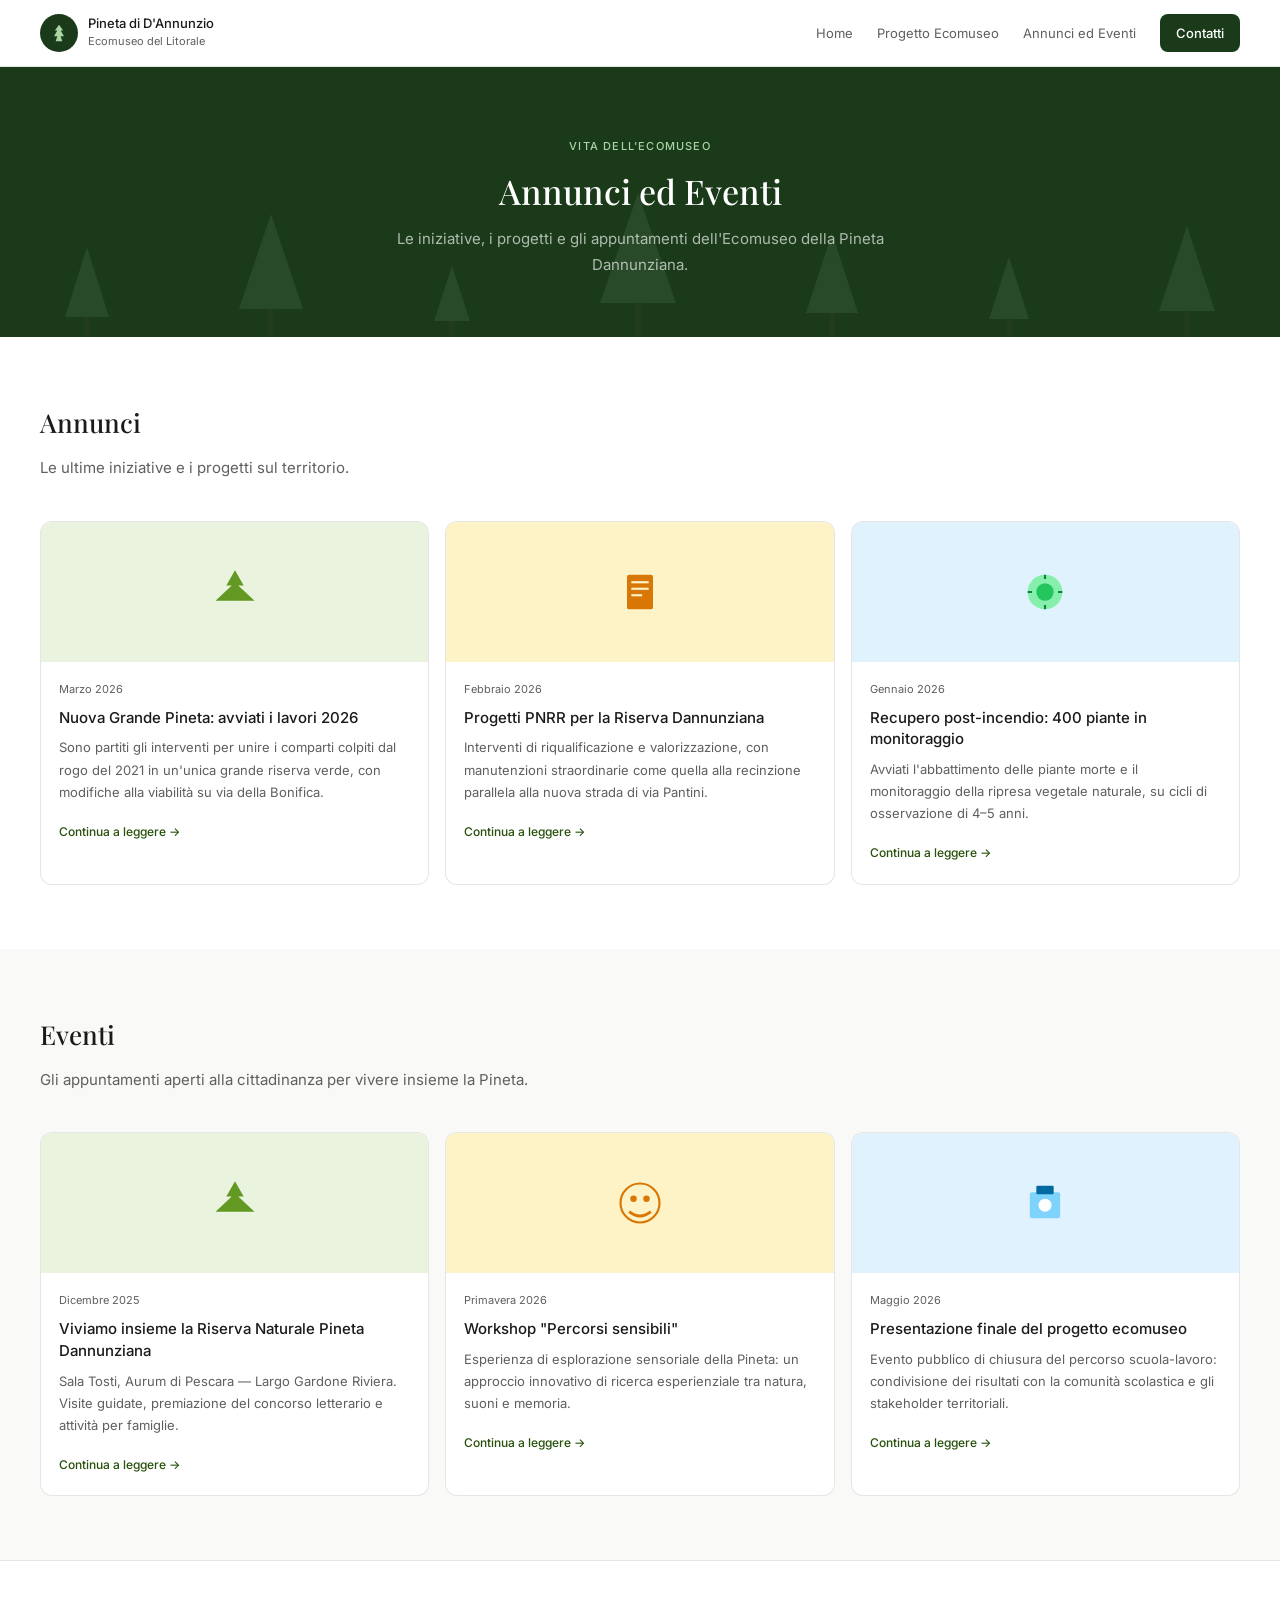
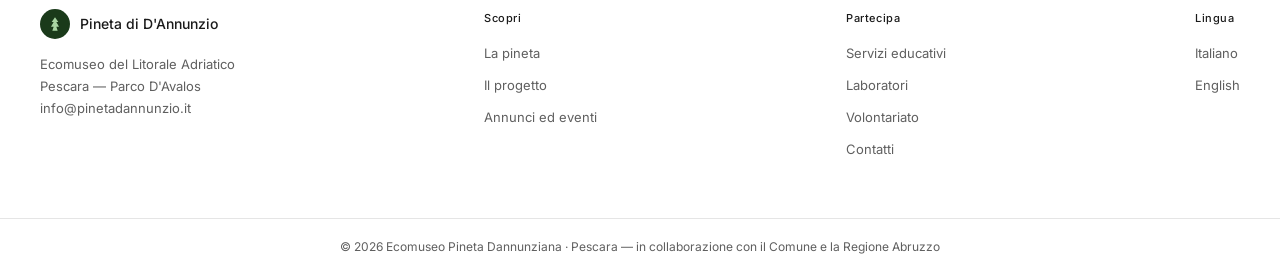
==== annunci-e-eventi.html @ 978bc279 "Initial commit" ====
<!DOCTYPE html>
<html lang="it">
<head>
<meta charset="UTF-8">
<meta name="viewport" content="width=device-width, initial-scale=1.0">
<title>Annunci ed Eventi — Pineta di D'Annunzio</title>
<link rel="stylesheet" href="styles.css">
<link href="https://fonts.googleapis.com/css2?family=Playfair+Display:ital,wght@0,400;0,500;1,400&family=Inter:wght@400;500&display=swap" rel="stylesheet">
</head>
<body>

<nav>
  <div class="nav-logo">
    <div class="nav-logo-icon">
      <svg viewBox="0 0 24 24" fill="none"><path d="M12 2L7 9h3L6 16h4l-2 6h8l-2-6h4L14 9h3L12 2z" fill="#a8d5a2"/></svg>
    </div>
    <div>
      <div class="nav-logo-text">Pineta di D'Annunzio</div>
      <div class="nav-logo-sub">Ecomuseo del Litorale</div>
    </div>
  </div>
  <div class="nav-links">
    <a href="pineta-dannunzio.html">Home</a>
    <a href="progetto-ecomuseo.html">Progetto Ecomuseo</a>
    <a href="annunci-e-eventi.html">Annunci ed Eventi</a>
    <a href="#" class="nav-cta">Contatti</a>
  </div>
</nav>

<div class="hero-page">
  <div class="hero-trees">
    <div class="tree"><div class="tree-top" style="border-left-width:22px;border-right-width:22px;border-bottom-width:70px;"></div><div class="tree-trunk" style="height:20px;"></div></div>
    <div class="tree"><div class="tree-top" style="border-left-width:32px;border-right-width:32px;border-bottom-width:95px;"></div><div class="tree-trunk" style="height:28px;"></div></div>
    <div class="tree"><div class="tree-top" style="border-left-width:18px;border-right-width:18px;border-bottom-width:55px;"></div><div class="tree-trunk" style="height:16px;"></div></div>
    <div class="tree"><div class="tree-top" style="border-left-width:38px;border-right-width:38px;border-bottom-width:110px;"></div><div class="tree-trunk" style="height:34px;"></div></div>
    <div class="tree"><div class="tree-top" style="border-left-width:26px;border-right-width:26px;border-bottom-width:80px;"></div><div class="tree-trunk" style="height:24px;"></div></div>
    <div class="tree"><div class="tree-top" style="border-left-width:20px;border-right-width:20px;border-bottom-width:62px;"></div><div class="tree-trunk" style="height:18px;"></div></div>
    <div class="tree"><div class="tree-top" style="border-left-width:28px;border-right-width:28px;border-bottom-width:85px;"></div><div class="tree-trunk" style="height:26px;"></div></div>
  </div>
  <div class="hero-page-content">
    <div class="hero-page-eyebrow">Vita dell'ecomuseo</div>
    <h1>Annunci ed Eventi</h1>
    <div class="hero-page-sub">Le iniziative, i progetti e gli appuntamenti dell'Ecomuseo della Pineta Dannunziana.</div>
  </div>
</div>

<div class="section">
  <div class="section-title">Annunci</div>
  <div class="section-sub">Le ultime iniziative e i progetti sul territorio.</div>
  <div class="news-grid">

    <div class="news-card">
      <div class="news-header">
        <svg viewBox="0 0 48 48" fill="none"><path d="M24 4L16 18h5L6 32h36L27 18h5L24 4z" fill="#639922"/></svg>
      </div>
      <div class="news-body">
        <div class="news-date">Marzo 2026</div>
        <div class="news-title">Nuova Grande Pineta: avviati i lavori 2026</div>
        <div class="news-excerpt">Sono partiti gli interventi per unire i comparti colpiti dal rogo del 2021 in un'unica grande riserva verde, con modifiche alla viabilità su via della Bonifica.</div>
        <a href="#" class="news-link">Continua a leggere &rarr;</a>
      </div>
    </div>

    <div class="news-card">
      <div class="news-header" style="background:#fef3c7;">
        <svg viewBox="0 0 48 48" fill="none"><rect x="12" y="8" width="24" height="32" rx="2" fill="#d97706"/><rect x="16" y="14" width="16" height="2" fill="#fef3c7"/><rect x="16" y="20" width="16" height="2" fill="#fef3c7"/><rect x="16" y="26" width="10" height="2" fill="#fef3c7"/></svg>
      </div>
      <div class="news-body">
        <div class="news-date">Febbraio 2026</div>
        <div class="news-title">Progetti PNRR per la Riserva Dannunziana</div>
        <div class="news-excerpt">Interventi di riqualificazione e valorizzazione, con manutenzioni straordinarie come quella alla recinzione parallela alla nuova strada di via Pantini.</div>
        <a href="#" class="news-link">Continua a leggere &rarr;</a>
      </div>
    </div>

    <div class="news-card">
      <div class="news-header" style="background:#e0f2fe;">
        <svg viewBox="0 0 48 48" fill="none"><circle cx="24" cy="24" r="16" fill="#86efac"/><circle cx="24" cy="24" r="8" fill="#22c55e"/><path d="M24 8v4M24 36v4M8 24h4M36 24h4" stroke="#15803d" stroke-width="2"/></svg>
      </div>
      <div class="news-body">
        <div class="news-date">Gennaio 2026</div>
        <div class="news-title">Recupero post-incendio: 400 piante in monitoraggio</div>
        <div class="news-excerpt">Avviati l'abbattimento delle piante morte e il monitoraggio della ripresa vegetale naturale, su cicli di osservazione di 4–5 anni.</div>
        <a href="#" class="news-link">Continua a leggere &rarr;</a>
      </div>
    </div>

  </div>
</div>

<div class="section section-alt">
  <div class="section-title">Eventi</div>
  <div class="section-sub">Gli appuntamenti aperti alla cittadinanza per vivere insieme la Pineta.</div>
  <div class="news-grid">

    <div class="news-card">
      <div class="news-header">
        <svg viewBox="0 0 48 48" fill="none"><path d="M24 4L16 18h5L6 32h36L27 18h5L24 4z" fill="#639922"/></svg>
      </div>
      <div class="news-body">
        <div class="news-date">Dicembre 2025</div>
        <div class="news-title">Viviamo insieme la Riserva Naturale Pineta Dannunziana</div>
        <div class="news-excerpt">Sala Tosti, Aurum di Pescara &mdash; Largo Gardone Riviera. Visite guidate, premiazione del concorso letterario e attività per famiglie.</div>
        <a href="evento-1.html" class="news-link">Continua a leggere &rarr;</a>
      </div>
    </div>

    <div class="news-card">
      <div class="news-header" style="background:#fef3c7;">
        <svg viewBox="0 0 48 48" fill="none"><circle cx="18" cy="20" r="3" fill="#d97706"/><circle cx="30" cy="20" r="3" fill="#d97706"/><path d="M14 32 Q24 40 34 32" stroke="#d97706" stroke-width="2.5" fill="none"/><circle cx="24" cy="24" r="18" stroke="#d97706" stroke-width="2" fill="none"/></svg>
      </div>
      <div class="news-body">
        <div class="news-date">Primavera 2026</div>
        <div class="news-title">Workshop "Percorsi sensibili"</div>
        <div class="news-excerpt">Esperienza di esplorazione sensoriale della Pineta: un approccio innovativo di ricerca esperienziale tra natura, suoni e memoria.</div>
        <a href="#" class="news-link">Continua a leggere &rarr;</a>
      </div>
    </div>

    <div class="news-card">
      <div class="news-header" style="background:#e0f2fe;">
        <svg viewBox="0 0 48 48" fill="none"><rect x="10" y="14" width="28" height="24" rx="2" fill="#7dd3fc"/><rect x="16" y="8" width="16" height="8" rx="1" fill="#0369a1"/><circle cx="24" cy="26" r="6" fill="#fff"/></svg>
      </div>
      <div class="news-body">
        <div class="news-date">Maggio 2026</div>
        <div class="news-title">Presentazione finale del progetto ecomuseo</div>
        <div class="news-excerpt">Evento pubblico di chiusura del percorso scuola-lavoro: condivisione dei risultati con la comunità scolastica e gli stakeholder territoriali.</div>
        <a href="#" class="news-link">Continua a leggere &rarr;</a>
      </div>
    </div>

  </div>
</div>

<footer>
  <div class="footer-brand">
    <div class="footer-logo">
      <div class="footer-logo-icon">
        <svg viewBox="0 0 24 24" fill="none"><path d="M12 2L7 9h3L6 16h4l-2 6h8l-2-6h4L14 9h3L12 2z" fill="#a8d5a2"/></svg>
      </div>
      <span>Pineta di D'Annunzio</span>
    </div>
    <p>Ecomuseo del Litorale Adriatico<br>Pescara &mdash; Parco D'Avalos<br>info@pinetadannunzio.it</p>
  </div>
  <div class="footer-col">
    <h4>Scopri</h4>
    <a href="pineta-dannunzio.html">La pineta</a>
    <a href="progetto-ecomuseo.html">Il progetto</a>
    <a href="annunci-e-eventi.html">Annunci ed eventi</a>
  </div>
  <div class="footer-col">
    <h4>Partecipa</h4>
    <a href="#">Servizi educativi</a>
    <a href="#">Laboratori</a>
    <a href="#">Volontariato</a>
    <a href="#">Contatti</a>
  </div>
  <div class="footer-col">
    <h4>Lingua</h4>
    <a href="#">Italiano</a>
    <a href="#">English</a>
  </div>
</footer>
<div class="footer-bottom">
  &copy; 2026 Ecomuseo Pineta Dannunziana &middot; Pescara &mdash; in collaborazione con il Comune e la Regione Abruzzo
</div>

</body>
</html>
---- styles.css ----
/* =========================================================
   Pineta di D'Annunzio — Ecomuseo del Litorale
   ========================================================= */

*, *::before, *::after { margin: 0; padding: 0; box-sizing: border-box; }

:root {
  --green-dark: #1a3a1a;
  --green-mid: #2d6a2d;
  --green-light: #a8d5a2;
  --green-pale: #eaf3de;
  --green-text: #27500a;
  --amber: #b45309;
  --sand: #f7f5f0;
  --text: #1a1a1a;
  --text-muted: #5f5f5f;
  --border: rgba(0,0,0,0.1);
  --radius: 12px;
  --radius-sm: 8px;
}

body { font-family: 'Inter', sans-serif; color: var(--text); background: #fff; font-size: 16px; line-height: 1.7; }
a { text-decoration: none; color: inherit; }

/* ---------- NAV ---------- */
nav {
  display: flex; align-items: center; justify-content: space-between;
  padding: 14px 40px; border-bottom: 1px solid var(--border);
  background: #fff; position: sticky; top: 0; z-index: 100;
}
.nav-logo { display: flex; align-items: center; gap: 10px; }
.nav-logo-icon {
  width: 38px; height: 38px; border-radius: 50%; background: var(--green-dark);
  display: flex; align-items: center; justify-content: center;
}
.nav-logo-icon svg { width: 20px; height: 20px; }
.nav-logo-text { font-size: 13px; font-weight: 500; line-height: 1.3; }
.nav-logo-sub { font-size: 11px; color: var(--text-muted); }
.nav-links { display: flex; gap: 24px; align-items: center; }
.nav-links a { font-size: 13px; color: var(--text-muted); transition: color 0.2s; }
.nav-links a:hover { color: var(--text); }
.nav-cta {
  padding: 8px 16px; background: var(--green-dark); color: #fff !important;
  border-radius: var(--radius-sm); font-size: 13px; font-weight: 500;
}

/* ---------- HERO (home) ---------- */
.hero {
  background: var(--green-dark); min-height: 500px;
  display: flex; align-items: center; justify-content: center;
  text-align: center; padding: 80px 40px; position: relative; overflow: hidden;
}
.hero-trees {
  position: absolute; bottom: 0; left: 0; right: 0; height: 130px;
  display: flex; align-items: flex-end; justify-content: space-around; opacity: 0.12;
}
.tree { display: flex; flex-direction: column; align-items: center; }
.tree-top { width: 0; height: 0; border-left: solid transparent; border-right: solid transparent; border-bottom: solid #a8d5a2; }
.tree-trunk { background: #6b4a2a; width: 6px; }
.hero-content { position: relative; z-index: 1; max-width: 640px; }
.hero-badge {
  display: inline-block; background: rgba(168,213,162,0.15); color: var(--green-light);
  font-size: 11px; padding: 5px 14px; border-radius: 20px; margin-bottom: 22px;
  border: 1px solid rgba(168,213,162,0.3); letter-spacing: 0.6px; font-weight: 500;
}
.hero h1 {
  font-family: 'Playfair Display', serif; font-size: 38px; font-weight: 500;
  color: #fff; margin-bottom: 20px; line-height: 1.25;
}
.hero-quote {
  font-family: 'Playfair Display', serif; font-style: italic;
  font-size: 16px; color: var(--green-light); line-height: 1.9; margin-bottom: 10px;
}
.hero-quote-attr { font-size: 12px; color: rgba(255,255,255,0.4); margin-bottom: 32px; }
.hero-btns { display: flex; gap: 12px; justify-content: center; flex-wrap: wrap; }
.btn-primary {
  padding: 13px 26px; background: var(--green-light); color: var(--green-dark);
  border-radius: var(--radius-sm); font-size: 14px; font-weight: 500; transition: opacity 0.2s;
}
.btn-primary:hover { opacity: 0.9; }
.btn-outline {
  padding: 13px 26px; border: 1.5px solid rgba(255,255,255,0.3); color: #fff;
  border-radius: var(--radius-sm); font-size: 14px; transition: border-color 0.2s;
}
.btn-outline:hover { border-color: rgba(255,255,255,0.6); }

/* ---------- HERO PAGE (pagine interne, più compatto) ---------- */
.hero-page {
  background: var(--green-dark);
  padding: 70px 40px 60px;
  text-align: center; position: relative; overflow: hidden;
}
.hero-page .hero-trees { height: 100px; opacity: 0.1; }
.hero-page-content { position: relative; z-index: 1; max-width: 720px; margin: 0 auto; }
.hero-page-eyebrow {
  font-size: 11px; color: var(--green-light); letter-spacing: 1.2px;
  font-weight: 500; margin-bottom: 14px; text-transform: uppercase;
}
.hero-page h1 {
  font-family: 'Playfair Display', serif; font-size: 34px; font-weight: 500;
  color: #fff; line-height: 1.25; margin-bottom: 14px;
}
.hero-page-sub {
  font-size: 15px; color: rgba(255,255,255,0.65); line-height: 1.7;
  max-width: 560px; margin: 0 auto;
}

/* ---------- SECTIONS ---------- */
.section { padding: 64px 40px; }
.section-alt { background: #f9f9f7; }
.section-title {
  font-family: 'Playfair Display', serif; font-size: 26px; font-weight: 500;
  color: var(--text); margin-bottom: 10px;
}
.section-sub { font-size: 15px; color: var(--text-muted); margin-bottom: 40px; max-width: 600px; }

/* ---------- SECTION ARTICLE (testo lungo, pagine interne) ---------- */
.section-article {
  max-width: 760px;
  margin: 0 auto;
  padding: 64px 40px;
}
.article-text {
  font-size: 16px;
  line-height: 1.8;
  color: var(--text);
}
.article-text p { margin-bottom: 18px; }
.article-text p:last-child { margin-bottom: 0; }
.article-text ul,
.article-text ol { margin: 18px 0 24px 22px; }
.article-text li { margin-bottom: 8px; }
.article-text h2 {
  font-family: 'Playfair Display', serif;
  font-size: 22px; font-weight: 500;
  margin: 36px 0 14px; color: var(--text);
}

/* ---------- D'ANNUNZIO BANNER ---------- */
.dann-banner {
  background: var(--green-dark); border-radius: var(--radius);
  padding: 36px; display: grid; grid-template-columns: 1fr 1fr; gap: 36px; align-items: center;
}
.dann-eyebrow { font-size: 10px; color: var(--green-light); letter-spacing: 1px; margin-bottom: 12px; font-weight: 500; }
.dann-title {
  font-family: 'Playfair Display', serif; font-size: 22px; color: #fff;
  margin-bottom: 16px; line-height: 1.35;
}
.dann-text { font-size: 13px; color: rgba(255,255,255,0.6); line-height: 1.8; }
.dann-right { border-left: 1px solid rgba(255,255,255,0.1); padding-left: 36px; }
.dann-stat { margin-bottom: 24px; }
.dann-stat-num { font-family: 'Playfair Display', serif; font-size: 30px; color: var(--green-light); }
.dann-stat-label { font-size: 12px; color: rgba(255,255,255,0.45); margin-top: 3px; }

/* ---------- PLACES ---------- */
.places-grid { display: grid; grid-template-columns: repeat(auto-fit, minmax(190px, 1fr)); gap: 16px; }
.place-card {
  background: #fff; border: 1px solid var(--border);
  border-radius: var(--radius); overflow: hidden; transition: border-color 0.2s;
}
.place-card:hover { border-color: rgba(0,0,0,0.2); }
.place-img {
  height: 120px; display: flex; align-items: center; justify-content: center;
  background: var(--green-pale);
}
.place-img svg { width: 48px; height: 48px; }
.place-body { padding: 16px; }
.place-tag {
  font-size: 10px; color: var(--green-text); background: #c0dd97;
  padding: 3px 8px; border-radius: 10px; display: inline-block; margin-bottom: 8px; font-weight: 500;
}
.place-name { font-size: 14px; font-weight: 500; margin-bottom: 6px; line-height: 1.4; }
.place-desc { font-size: 12px; color: var(--text-muted); line-height: 1.6; }

/* ---------- ACCESSIBILITÀ — mappa e punti di accesso ---------- */
.access-layout {
  display: grid; grid-template-columns: 1.6fr 1fr;
  gap: 20px; align-items: stretch;
}
.map-container {
  height: 540px; border-radius: var(--radius); overflow: hidden;
  border: 1px solid var(--border); background: #eaeaea; z-index: 1;
}
.access-list {
  background: #fff; border: 1px solid var(--border); border-radius: var(--radius);
  padding: 22px 24px; overflow-y: auto; max-height: 540px;
}
.access-list-title {
  font-family: 'Playfair Display', serif; font-size: 18px; font-weight: 500;
  margin-bottom: 6px; padding-bottom: 14px; border-bottom: 1px solid var(--border);
}
.access-point {
  display: flex; gap: 14px; padding: 16px 0;
  border-bottom: 1px solid rgba(0,0,0,0.05); align-items: flex-start;
}
.access-point:last-child { border-bottom: none; padding-bottom: 4px; }
.access-marker {
  flex-shrink: 0; width: 28px; height: 28px; border-radius: 50%;
  display: flex; align-items: center; justify-content: center;
  color: #fff; font-size: 13px; font-weight: 600; margin-top: 2px;
  box-shadow: 0 2px 4px rgba(0,0,0,0.12);
}
.access-info { flex: 1; min-width: 0; }
.access-name { font-size: 14px; font-weight: 500; margin-bottom: 4px; line-height: 1.4; }
.access-addr { font-size: 12px; color: var(--text-muted); margin-bottom: 4px; }
.access-desc { font-size: 12px; color: var(--text-muted); line-height: 1.55; }

.pineta-marker { background: transparent !important; border: none !important; }
.pineta-marker .pin {
  width: 30px; height: 40px; border-radius: 50% 50% 50% 0;
  transform: rotate(-45deg); border: 2px solid #fff;
  box-shadow: 0 2px 6px rgba(0,0,0,0.3);
  display: flex; align-items: center; justify-content: center;
}
.pineta-marker .pin span {
  transform: rotate(45deg); color: #fff; font-weight: 600; font-size: 13px;
  font-family: 'Inter', sans-serif;
}
.leaflet-popup-content-wrapper { border-radius: var(--radius-sm); }
.leaflet-popup-content { font-family: 'Inter', sans-serif; font-size: 13px; margin: 10px 14px; }

/* ---------- POETRY ---------- */
.poetry-section { background: var(--sand); padding: 72px 40px; text-align: center; }
.poetry-inner { max-width: 520px; margin: 0 auto; }
.poetry-label { font-size: 10px; color: var(--green-text); letter-spacing: 1px; margin-bottom: 20px; font-weight: 500; }
.poetry-text {
  font-family: 'Playfair Display', serif; font-size: 20px; font-style: italic;
  line-height: 2; color: var(--text); margin-bottom: 16px;
}
.poetry-attr { font-size: 12px; color: var(--text-muted); }

/* ---------- NEWS / EVENTI cards ---------- */
.news-grid { display: grid; grid-template-columns: repeat(auto-fit, minmax(260px, 1fr)); gap: 16px; }
.news-card {
  border: 1px solid var(--border); border-radius: var(--radius);
  overflow: hidden; background: #fff;
}
.news-header {
  height: 140px; display: flex; align-items: center; justify-content: center;
  background: var(--green-pale);
}
.news-header svg { width: 52px; height: 52px; }
.news-body { padding: 18px; }
.news-date { font-size: 11px; color: var(--text-muted); margin-bottom: 8px; }
.news-title { font-size: 15px; font-weight: 500; margin-bottom: 8px; line-height: 1.45; }
.news-excerpt { font-size: 13px; color: var(--text-muted); line-height: 1.7; margin-bottom: 14px; }
.news-link { font-size: 12px; color: var(--green-text); font-weight: 500; }

/* ---------- TABELLA COMPARATIVA (museo vs ecomuseo) ---------- */
.compare-table {
  width: 100%; border-collapse: collapse;
  border: 1px solid var(--border); border-radius: var(--radius);
  overflow: hidden; margin: 24px 0; font-size: 14px;
}
.compare-table th,
.compare-table td {
  padding: 14px 18px; text-align: left;
  border-bottom: 1px solid var(--border); vertical-align: top;
}
.compare-table thead th {
  background: var(--green-pale); color: var(--green-text);
  font-weight: 500; font-size: 13px;
}
.compare-table tbody th {
  background: #fafafa; font-weight: 500; color: var(--text);
  width: 28%; font-size: 13px;
}
.compare-table tr:last-child th,
.compare-table tr:last-child td { border-bottom: none; }

/* ---------- FUNZIONI / PILASTRI ---------- */
.pillars-grid {
  display: grid; grid-template-columns: repeat(auto-fit, minmax(220px, 1fr)); gap: 16px;
}
.pillar-card {
  background: #fff; border: 1px solid var(--border);
  border-radius: var(--radius); padding: 22px;
}
.pillar-icon {
  width: 36px; height: 36px; border-radius: 50%; background: var(--green-pale);
  display: flex; align-items: center; justify-content: center;
  margin-bottom: 14px; color: var(--green-text); font-size: 16px; font-weight: 600;
}
.pillar-title { font-size: 15px; font-weight: 500; margin-bottom: 8px; }
.pillar-desc { font-size: 13px; color: var(--text-muted); line-height: 1.65; }

/* ---------- EVENT META (pagina singolo evento) ---------- */
.event-meta {
  display: flex; flex-wrap: wrap; gap: 20px;
  padding: 18px 22px; background: var(--green-pale);
  border-radius: var(--radius); margin-bottom: 32px;
}
.event-meta-item { font-size: 13px; color: var(--green-text); }
.event-meta-item strong { display: block; font-size: 11px; letter-spacing: 0.6px; text-transform: uppercase; margin-bottom: 4px; opacity: 0.8; }

/* ---------- FOOTER ---------- */
footer {
  background: #fff; border-top: 1px solid var(--border);
  padding: 48px 40px; display: flex; gap: 40px; flex-wrap: wrap;
  justify-content: space-between; align-items: flex-start;
}
.footer-brand { max-width: 260px; }
.footer-logo { display: flex; align-items: center; gap: 10px; margin-bottom: 14px; }
.footer-logo-icon {
  width: 30px; height: 30px; border-radius: 50%; background: var(--green-dark);
  display: flex; align-items: center; justify-content: center;
}
.footer-logo-icon svg { width: 16px; height: 16px; }
.footer-logo span { font-size: 14px; font-weight: 500; }
.footer-brand p { font-size: 13px; color: var(--text-muted); line-height: 1.7; }
.footer-col h4 { font-size: 11px; font-weight: 500; margin-bottom: 14px; letter-spacing: 0.6px; color: var(--text); }
.footer-col a { display: block; font-size: 13px; color: var(--text-muted); margin-bottom: 10px; transition: color 0.2s; }
.footer-col a:hover { color: var(--text); }
.footer-bottom {
  border-top: 1px solid var(--border); padding: 18px 40px;
  text-align: center; font-size: 12px; color: var(--text-muted);
}

/* ---------- RESPONSIVE ---------- */
@media (max-width: 880px) {
  .access-layout { grid-template-columns: 1fr; }
  .map-container { height: 380px; }
  .access-list { max-height: none; }
  .dann-banner { grid-template-columns: 1fr; gap: 24px; }
  .dann-right { border-left: none; padding-left: 0; border-top: 1px solid rgba(255,255,255,0.1); padding-top: 24px; }
}

@media (max-width: 680px) {
  nav { padding: 12px 20px; }
  .nav-links { display: none; }
  .hero { padding: 60px 24px; }
  .hero h1 { font-size: 28px; }
  .hero-page { padding: 50px 24px 44px; }
  .hero-page h1 { font-size: 26px; }
  .section { padding: 48px 20px; }
  .section-article { padding: 48px 24px; }
  .compare-table th, .compare-table td { padding: 10px 12px; font-size: 13px; }
  footer { padding: 36px 20px; }
  .footer-bottom { padding: 16px 20px; }
  .poetry-section { padding: 56px 24px; }
}
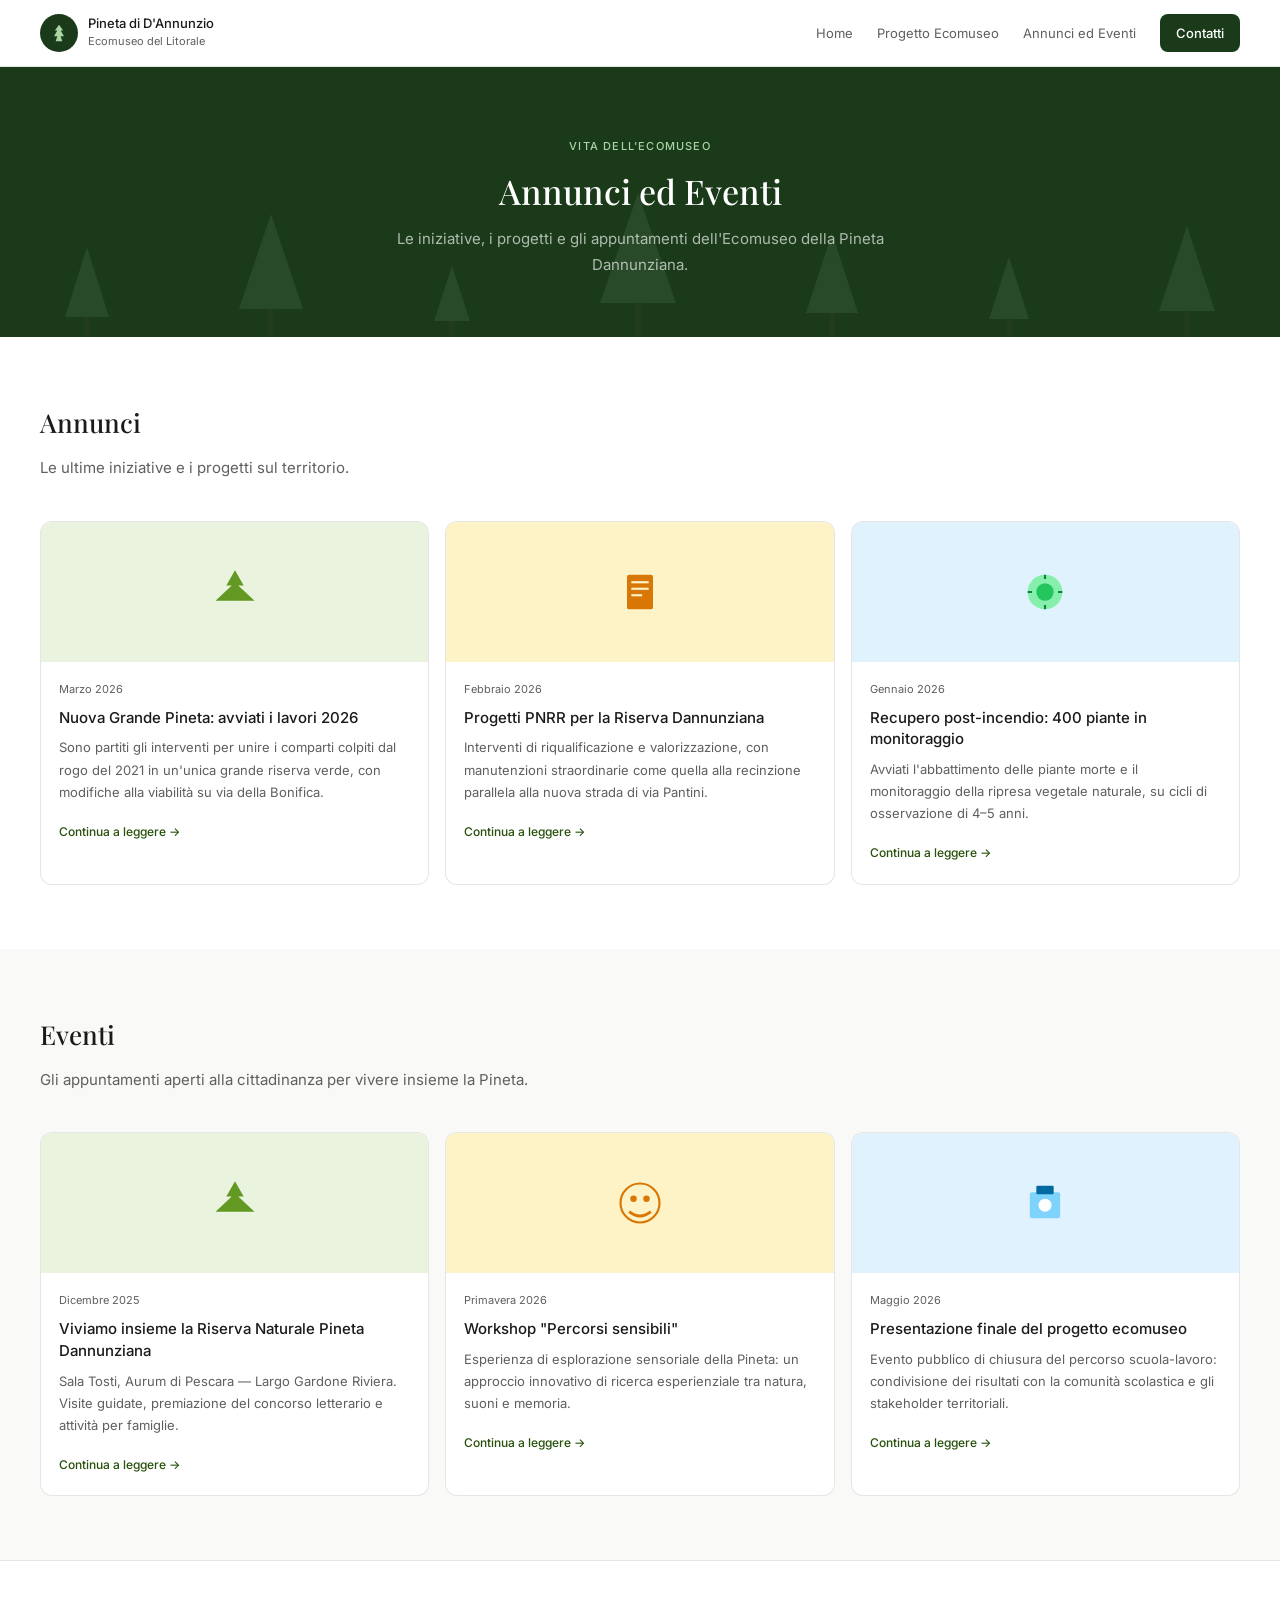
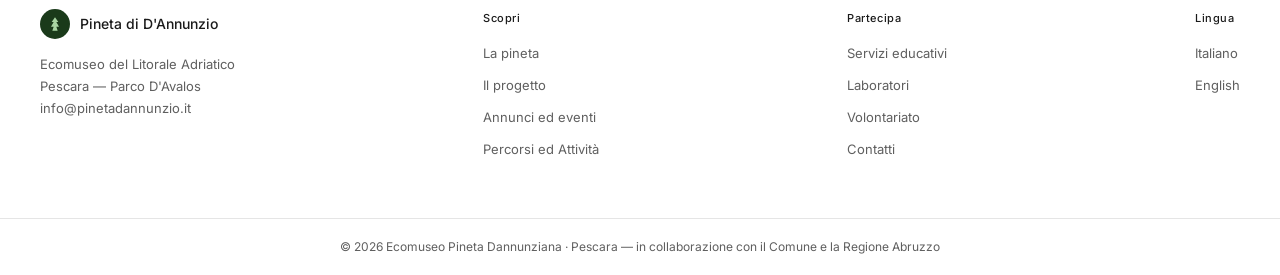
==== commit d5ceb0e8: "add hamburger menu" ====
--- a/annunci-e-eventi.html
+++ b/annunci-e-eventi.html
@@ -18,12 +18,15 @@
       <div class="nav-logo-text">Pineta di D'Annunzio</div>
       <div class="nav-logo-sub">Ecomuseo del Litorale</div>
     </div>
+     <button class="nav-toggle" aria-label="Menu" aria-expanded="false">
+  <span></span><span></span><span></span>
+</button>
   </div>
   <div class="nav-links">
     <a href="pineta-dannunzio.html">Home</a>
     <a href="progetto-ecomuseo.html">Progetto Ecomuseo</a>
     <a href="annunci-e-eventi.html">Annunci ed Eventi</a>
-    <a href="#" class="nav-cta">Contatti</a>
+    <a href="#contatti" class="nav-cta">Contatti</a>
   </div>
 </nav>
 
@@ -132,7 +135,7 @@
   </div>
 </div>
 
-<footer>
+<footer id="contatti">
   <div class="footer-brand">
     <div class="footer-logo">
       <div class="footer-logo-icon">
@@ -147,6 +150,7 @@
     <a href="pineta-dannunzio.html">La pineta</a>
     <a href="progetto-ecomuseo.html">Il progetto</a>
     <a href="annunci-e-eventi.html">Annunci ed eventi</a>
+    <a href="percorsi-attività.html">Percorsi ed Attività</a>
   </div>
   <div class="footer-col">
     <h4>Partecipa</h4>
--- a/styles.css
+++ b/styles.css
@@ -2,7 +2,8 @@
    Pineta di D'Annunzio — Ecomuseo del Litorale
    ========================================================= */
 
-*, *::before, *::after { margin: 0; padding: 0; box-sizing: border-box; }
+*, *::before, *::after { margin: 0; padding: 0; box-sizing: border-box;  }
+html { scroll-behavior: smooth; }
 
 :root {
   --green-dark: #1a3a1a;
@@ -327,7 +328,6 @@
 
 @media (max-width: 680px) {
   nav { padding: 12px 20px; }
-  .nav-links { display: none; }
   .hero { padding: 60px 24px; }
   .hero h1 { font-size: 28px; }
   .hero-page { padding: 50px 24px 44px; }
@@ -339,3 +339,44 @@
   .footer-bottom { padding: 16px 20px; }
   .poetry-section { padding: 56px 24px; }
 }
+
+/* ---------- HAMBURGER MENU (mobile) ---------- */
+.nav-toggle {
+  display: none;
+  background: none; border: none; cursor: pointer;
+  width: 40px; height: 40px; padding: 8px;
+  flex-direction: column; justify-content: center; gap: 5px;
+}
+.nav-toggle span {
+  display: block; width: 22px; height: 2px;
+  background: var(--text); border-radius: 2px;
+  transition: transform 0.25s ease, opacity 0.2s ease;
+}
+.nav-toggle[aria-expanded="true"] span:nth-child(1) { transform: translateY(7px) rotate(45deg); }
+.nav-toggle[aria-expanded="true"] span:nth-child(2) { opacity: 0; }
+.nav-toggle[aria-expanded="true"] span:nth-child(3) { transform: translateY(-7px) rotate(-45deg); }
+
+@media (max-width: 680px) {
+  .nav-toggle { display: flex; }
+  .nav-toggle {
+  position: absolute;
+  right: 20px;
+  top: 50%;
+  transform: translateY(-50%);
+}
+  .nav-links {
+    position: absolute; top: 100%; left: 0; right: 0;
+    background: #fff; border-bottom: 1px solid var(--border);
+    flex-direction: column; align-items: stretch; gap: 0;
+    padding: 8px 20px 16px;
+    box-shadow: 0 4px 12px rgba(0,0,0,0.04);
+  }
+  .nav-links:not(.open) { display: none; }
+  .nav-links.open { display: flex; }
+  .nav-links a {
+    padding: 12px 0; font-size: 14px;
+    border-bottom: 1px solid rgba(0,0,0,0.05);
+  }
+  .nav-links a:last-child { border-bottom: none; }
+  .nav-cta { padding: 12px 16px; text-align: center; margin-top: 8px; }
+}
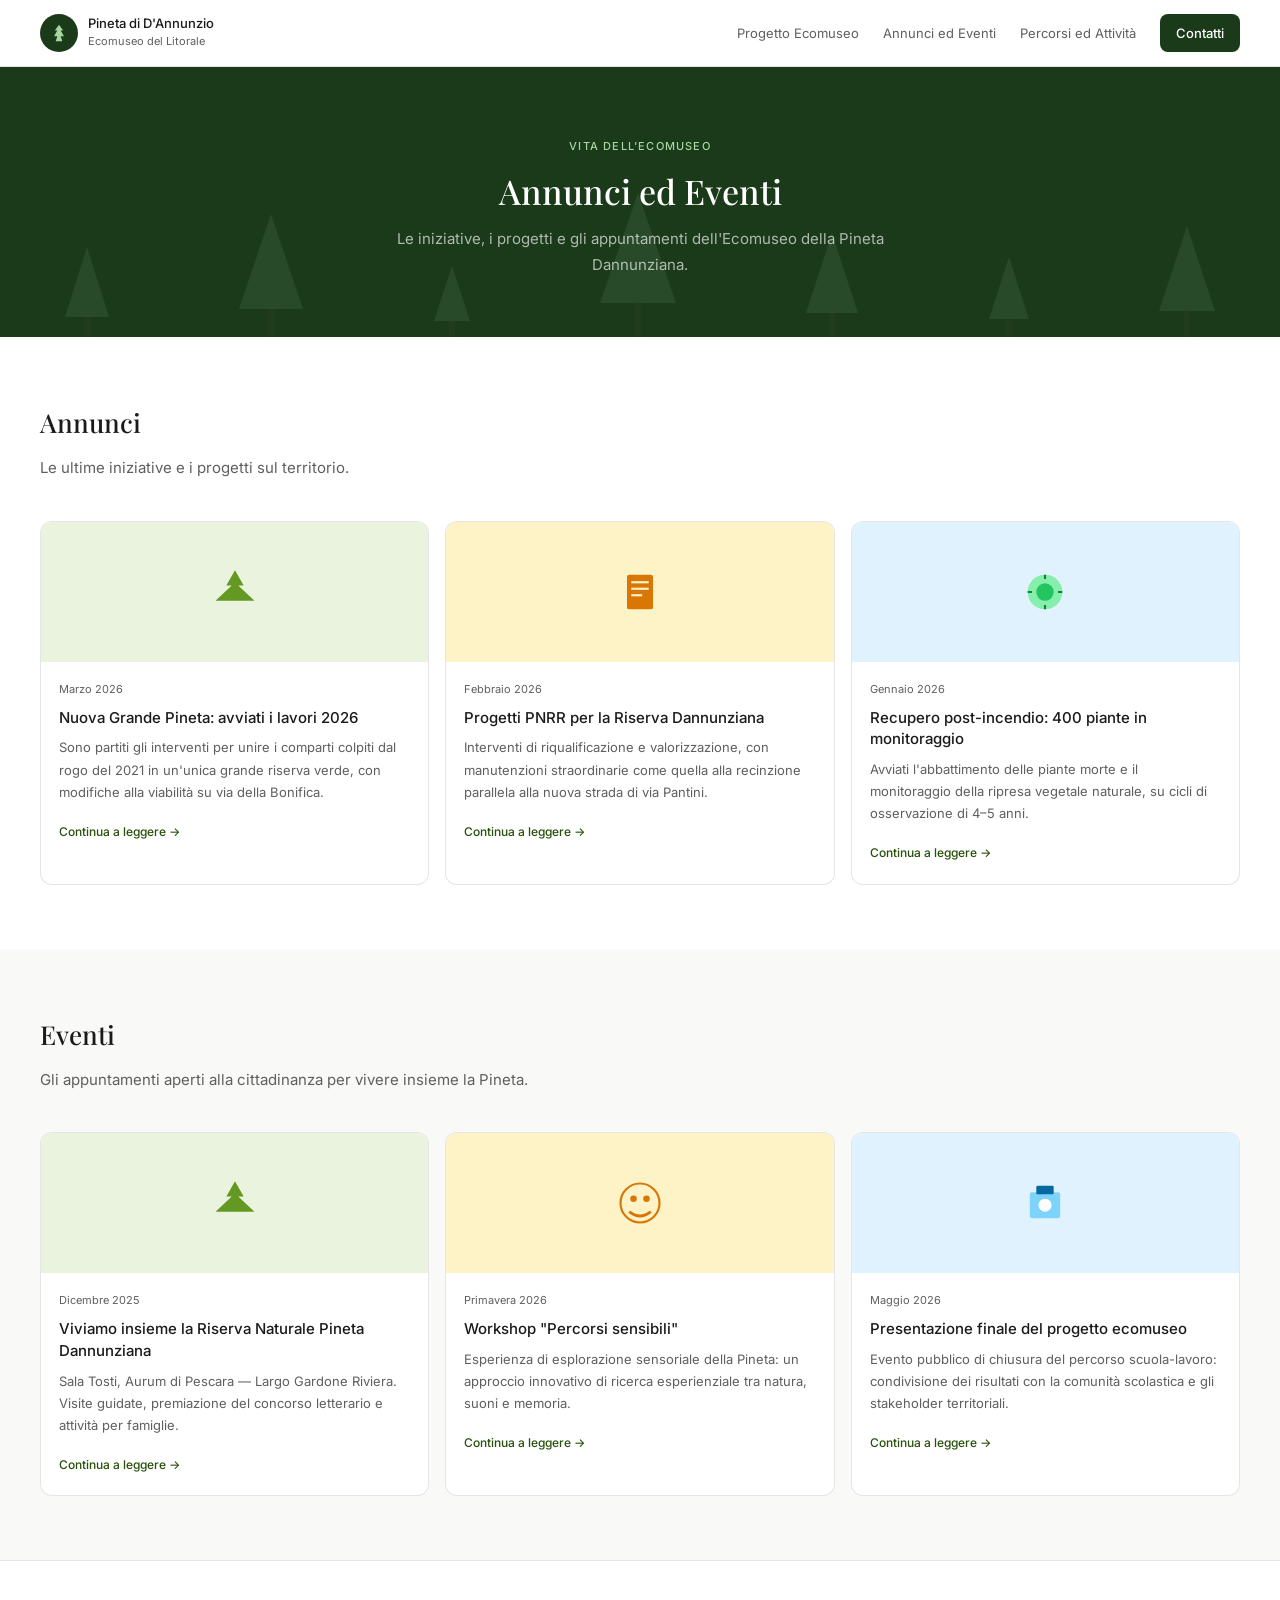
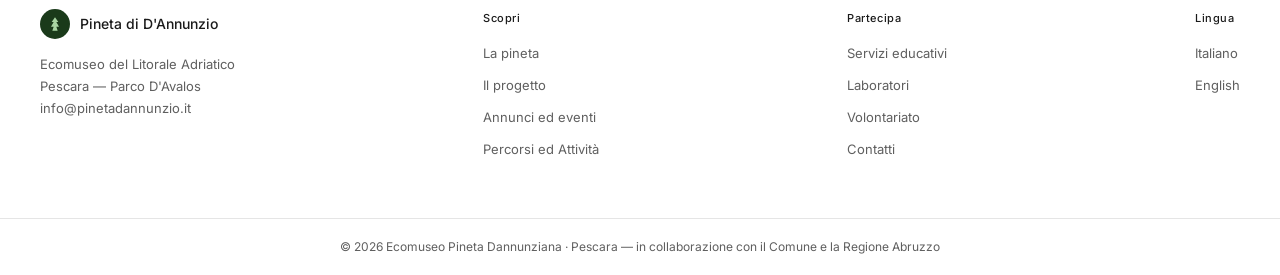
==== commit 5e6a7b37: "fix navbar" ====
--- a/annunci-e-eventi.html
+++ b/annunci-e-eventi.html
@@ -23,9 +23,9 @@
 </button>
   </div>
   <div class="nav-links">
-    <a href="pineta-dannunzio.html">Home</a>
     <a href="progetto-ecomuseo.html">Progetto Ecomuseo</a>
     <a href="annunci-e-eventi.html">Annunci ed Eventi</a>
+     <a href="percorsi-attività.html">Percorsi ed Attività</a>
     <a href="#contatti" class="nav-cta">Contatti</a>
   </div>
 </nav>
@@ -169,5 +169,19 @@
   &copy; 2026 Ecomuseo Pineta Dannunziana &middot; Pescara &mdash; in collaborazione con il Comune e la Regione Abruzzo
 </div>
 
+<script>
+  const navToggle = document.querySelector('.nav-toggle');
+  const navLinks = document.querySelector('.nav-links');
+  navToggle.addEventListener('click', () => {
+    const open = navToggle.getAttribute('aria-expanded') === 'true';
+    navToggle.setAttribute('aria-expanded', !open);
+    navLinks.classList.toggle('open');
+  });
+  navLinks.querySelectorAll('a').forEach(a => a.addEventListener('click', () => {
+    navToggle.setAttribute('aria-expanded', 'false');
+    navLinks.classList.remove('open');
+  }));
+</script>
+
 </body>
 </html>
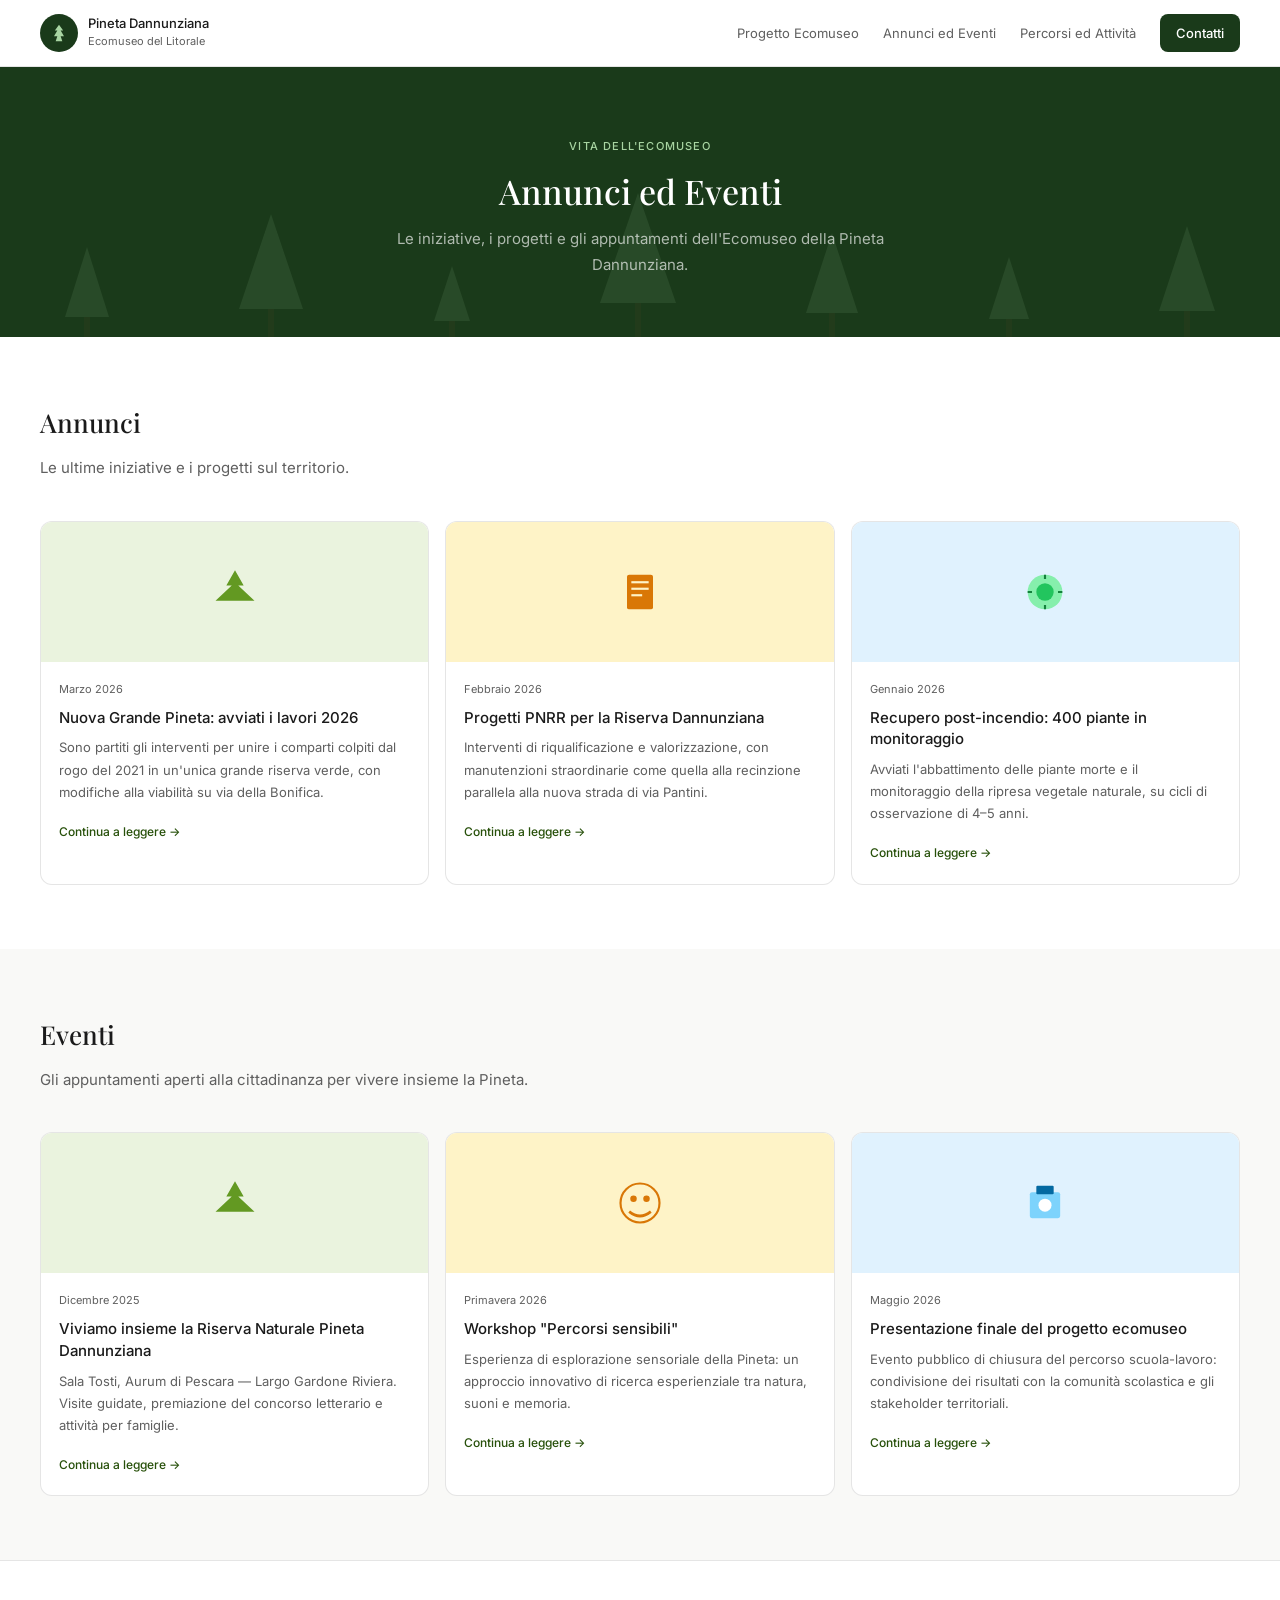
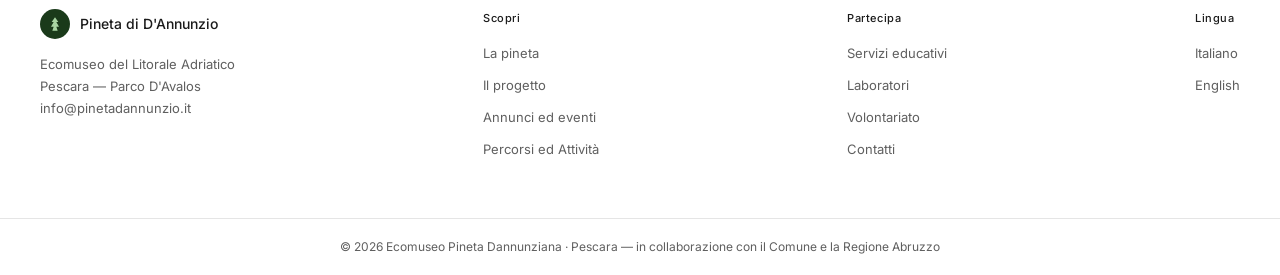
==== commit 2e021d5e: "fix some words" ====
--- a/annunci-e-eventi.html
+++ b/annunci-e-eventi.html
@@ -10,14 +10,15 @@
 <body>
 
 <nav>
-  <div class="nav-logo">
-    <div class="nav-logo-icon">
-      <svg viewBox="0 0 24 24" fill="none"><path d="M12 2L7 9h3L6 16h4l-2 6h8l-2-6h4L14 9h3L12 2z" fill="#a8d5a2"/></svg>
-    </div>
-    <div>
-      <div class="nav-logo-text">Pineta di D'Annunzio</div>
-      <div class="nav-logo-sub">Ecomuseo del Litorale</div>
-    </div>
+  <a href="index.html" class="nav-logo">
+  <div class="nav-logo-icon">
+    <svg viewBox="0 0 24 24" fill="none"><path d="M12 2L7 9h3L6 16h4l-2 6h8l-2-6h4L14 9h3L12 2z" fill="#a8d5a2"/></svg>
+  </div>
+  <div>
+    <div class="nav-logo-text">Pineta Dannunziana</div>
+    <div class="nav-logo-sub">Ecomuseo del Litorale</div>
+  </div>
+</a>
      <button class="nav-toggle" aria-label="Menu" aria-expanded="false">
   <span></span><span></span><span></span>
 </button>
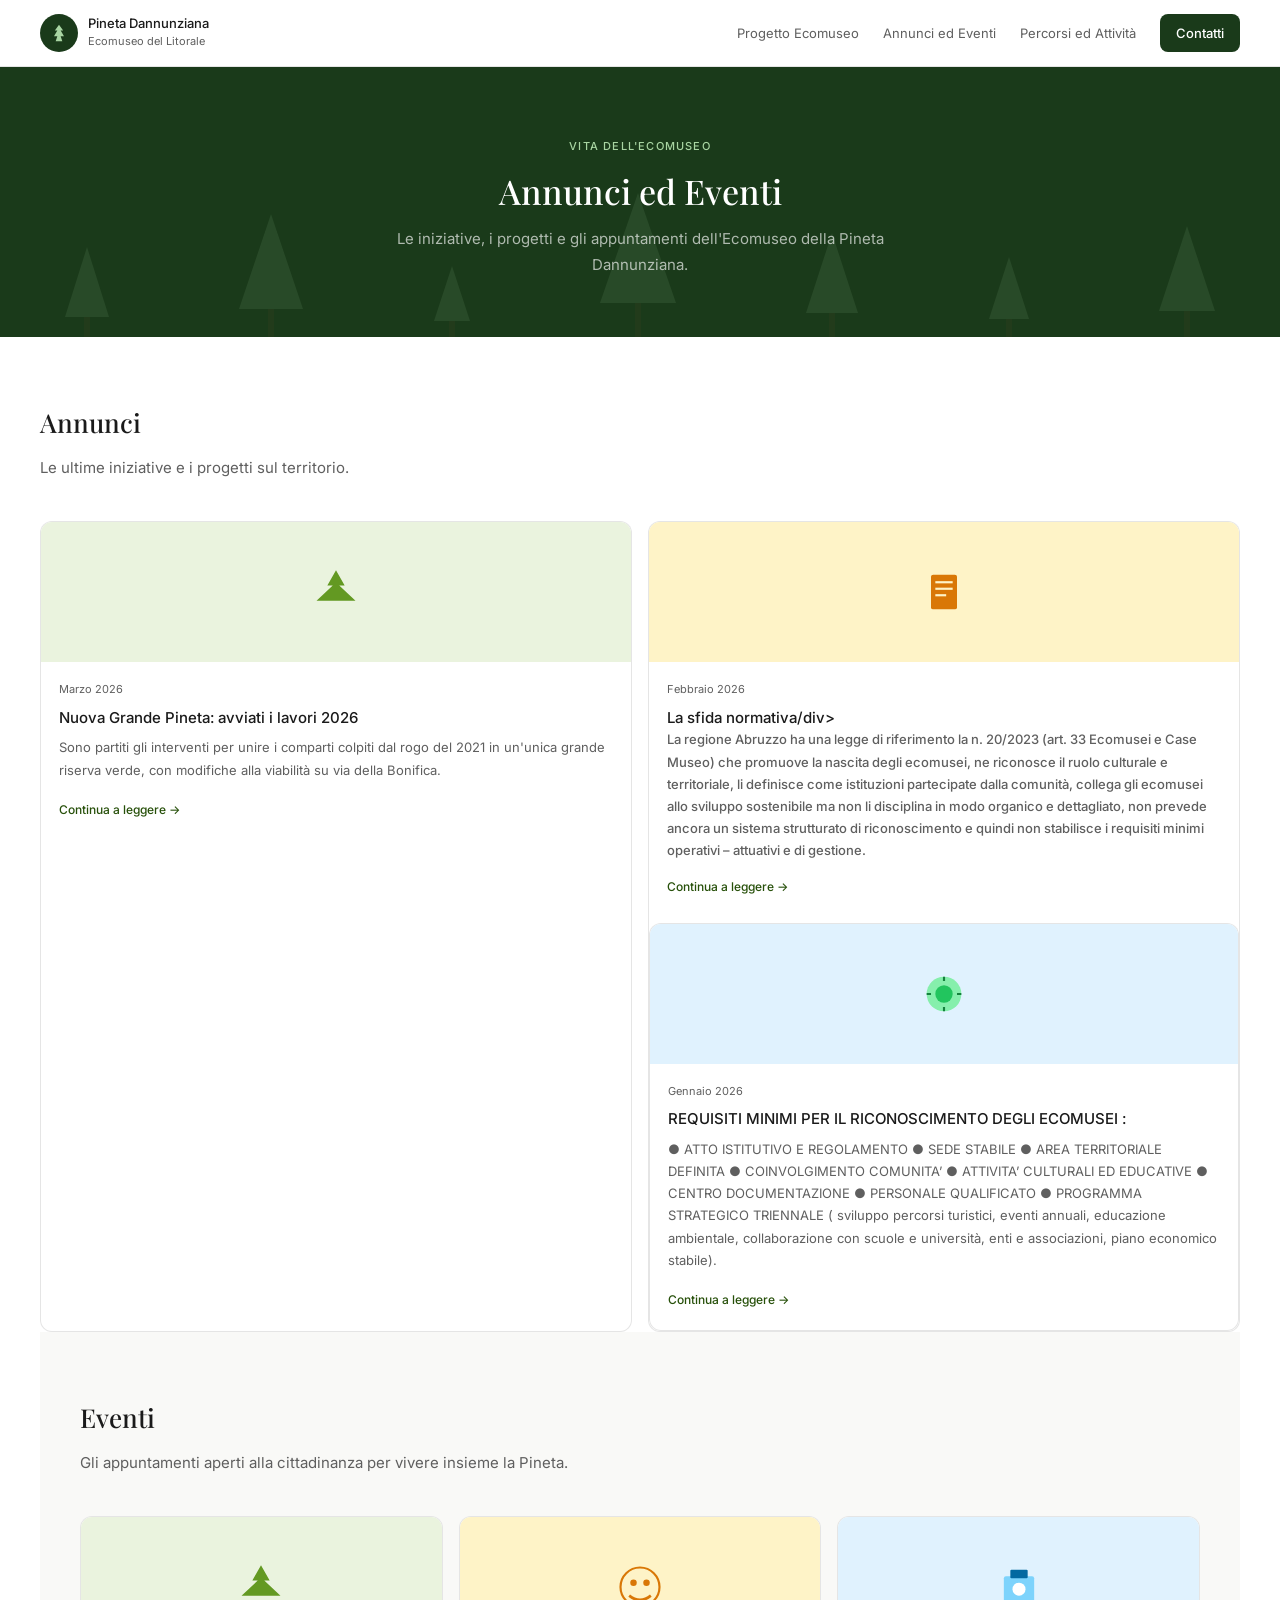
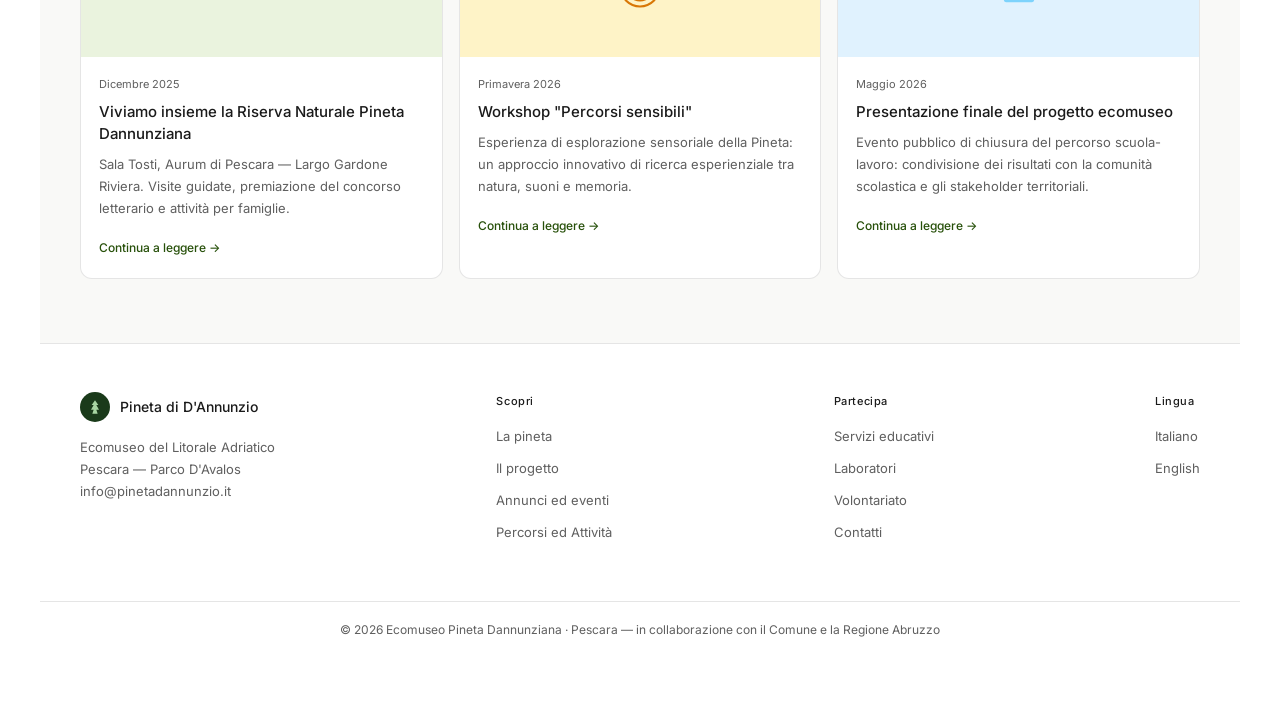
==== commit 56076b6c: "add some text" ====
--- a/annunci-e-eventi.html
+++ b/annunci-e-eventi.html
@@ -71,8 +71,8 @@
       </div>
       <div class="news-body">
         <div class="news-date">Febbraio 2026</div>
-        <div class="news-title">Progetti PNRR per la Riserva Dannunziana</div>
-        <div class="news-excerpt">Interventi di riqualificazione e valorizzazione, con manutenzioni straordinarie come quella alla recinzione parallela alla nuova strada di via Pantini.</div>
+        <div class="news-title">La sfida normativa/div>
+        <div class="news-excerpt">La regione Abruzzo ha una legge di riferimento la n. 20/2023 (art. 33 Ecomusei e Case Museo) che promuove la nascita degli ecomusei, ne riconosce il ruolo culturale e territoriale, li definisce come istituzioni partecipate dalla comunità, collega gli ecomusei allo sviluppo sostenibile ma non li disciplina in modo organico e dettagliato, non prevede ancora un sistema strutturato di riconoscimento e quindi non stabilisce i requisiti minimi operativi – attuativi e di gestione.</div>
         <a href="#" class="news-link">Continua a leggere &rarr;</a>
       </div>
     </div>
@@ -83,8 +83,14 @@
       </div>
       <div class="news-body">
         <div class="news-date">Gennaio 2026</div>
-        <div class="news-title">Recupero post-incendio: 400 piante in monitoraggio</div>
-        <div class="news-excerpt">Avviati l'abbattimento delle piante morte e il monitoraggio della ripresa vegetale naturale, su cicli di osservazione di 4–5 anni.</div>
+        <div class="news-title">REQUISITI  MINIMI PER IL RICONOSCIMENTO DEGLI ECOMUSEI :</div>
+        <div class="news-excerpt">●	ATTO ISTITUTIVO E REGOLAMENTO ● SEDE STABILE
+                          ●	AREA TERRITORIALE DEFINITA ● COINVOLGIMENTO COMUNITA’
+                          ●	ATTIVITA’ CULTURALI ED EDUCATIVE
+                          ●	CENTRO DOCUMENTAZIONE
+                          ●	PERSONALE QUALIFICATO
+                          ●	PROGRAMMA STRATEGICO TRIENNALE ( sviluppo percorsi turistici, eventi annuali, educazione ambientale, collaborazione con scuole e università, enti e associazioni, piano economico stabile).
+</div>
         <a href="#" class="news-link">Continua a leggere &rarr;</a>
       </div>
     </div>
--- a/styles.css
+++ b/styles.css
@@ -47,7 +47,9 @@
 
 /* ---------- HERO (home) ---------- */
 .hero {
-  background: var(--green-dark); min-height: 500px;
+  background:
+  linear-gradient(rgba(26, 58, 26, 0.5), rgba(26, 58, 26, 0.75)),
+  url('assets/img/pineta-dannunziana.jpg') center / cover no-repeat; min-height: 500px;
   display: flex; align-items: center; justify-content: center;
   text-align: center; padding: 80px 40px; position: relative; overflow: hidden;
 }
@@ -310,6 +312,7 @@
 .footer-logo span { font-size: 14px; font-weight: 500; }
 .footer-brand p { font-size: 13px; color: var(--text-muted); line-height: 1.7; }
 .footer-col h4 { font-size: 11px; font-weight: 500; margin-bottom: 14px; letter-spacing: 0.6px; color: var(--text); }
+.footer-col p { font-size: 13px; font-weight: 500; margin-bottom: 14px; letter-spacing: 0.6px; color: var(--text); }
 .footer-col a { display: block; font-size: 13px; color: var(--text-muted); margin-bottom: 10px; transition: color 0.2s; }
 .footer-col a:hover { color: var(--text); }
 .footer-bottom {
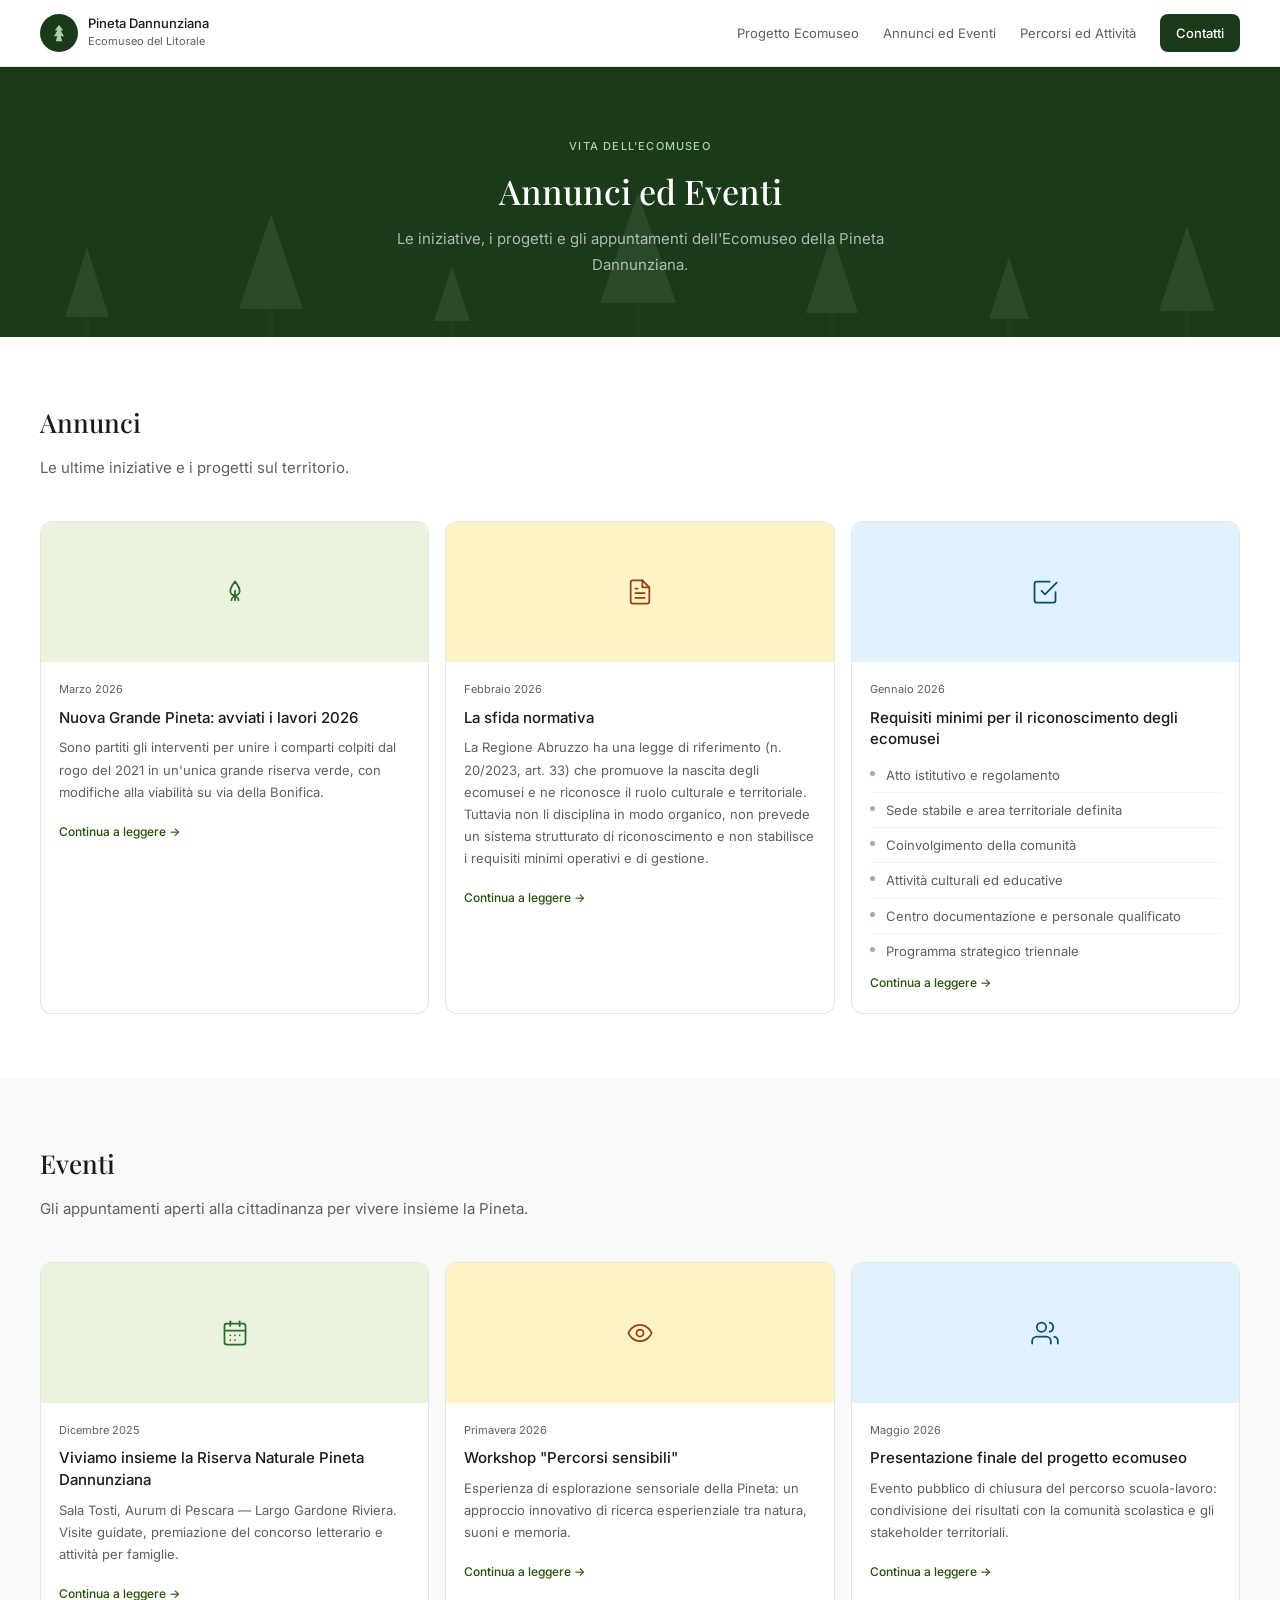
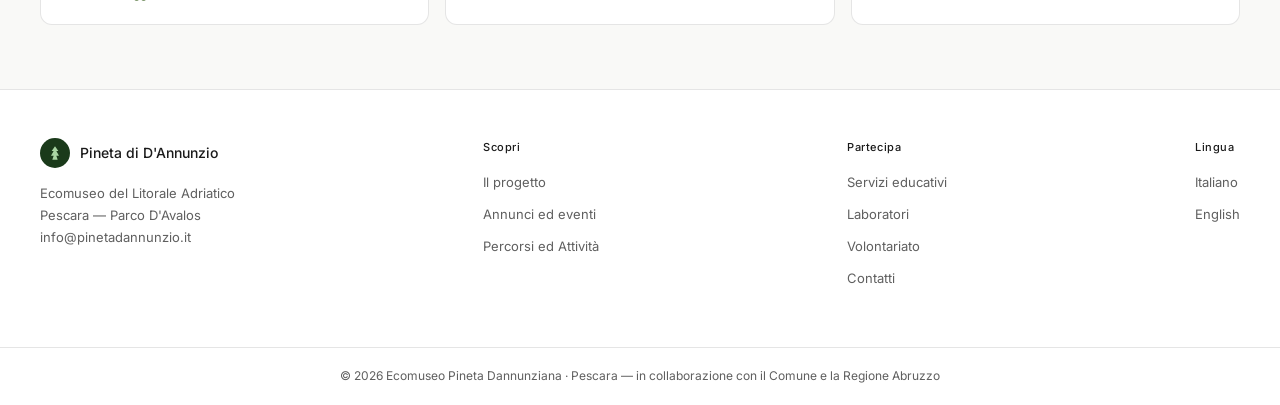
==== commit 4334b7a6: "Restyling grafico Home, Annunci e Percorsi - Home: sezione "Perché Pineta Dannunziana" ristrutturata" ====
--- a/annunci-e-eventi.html
+++ b/annunci-e-eventi.html
@@ -55,7 +55,9 @@
 
     <div class="news-card">
       <div class="news-header">
-        <svg viewBox="0 0 48 48" fill="none"><path d="M24 4L16 18h5L6 32h36L27 18h5L24 4z" fill="#639922"/></svg>
+        <span class="card-icon" style="background:var(--green-pale); color:#2d6a2d;">
+          <svg viewBox="0 0 24 24" fill="none" stroke="currentColor" stroke-width="1.5" stroke-linecap="round" stroke-linejoin="round"><path d="M12 3c-1.5 2-4 5-4 8a4 4 0 0 0 8 0c0-3-2.5-6-4-8z"/><path d="M12 11v8"/><path d="M9 19c0-1.5 1.3-3 3-3s3 1.5 3 3"/></svg>
+        </span>
       </div>
       <div class="news-body">
         <div class="news-date">Marzo 2026</div>
@@ -67,30 +69,35 @@
 
     <div class="news-card">
       <div class="news-header" style="background:#fef3c7;">
-        <svg viewBox="0 0 48 48" fill="none"><rect x="12" y="8" width="24" height="32" rx="2" fill="#d97706"/><rect x="16" y="14" width="16" height="2" fill="#fef3c7"/><rect x="16" y="20" width="16" height="2" fill="#fef3c7"/><rect x="16" y="26" width="10" height="2" fill="#fef3c7"/></svg>
+        <span class="card-icon" style="background:#fef3c7; color:#92400e;">
+          <svg viewBox="0 0 24 24" fill="none" stroke="currentColor" stroke-width="1.5" stroke-linecap="round" stroke-linejoin="round"><path d="M14 2H6a2 2 0 0 0-2 2v16a2 2 0 0 0 2 2h12a2 2 0 0 0 2-2V8z"/><polyline points="14 2 14 8 20 8"/><line x1="16" y1="13" x2="8" y2="13"/><line x1="16" y1="17" x2="8" y2="17"/><polyline points="10 9 9 9 8 9"/></svg>
+        </span>
       </div>
       <div class="news-body">
         <div class="news-date">Febbraio 2026</div>
-        <div class="news-title">La sfida normativa/div>
-        <div class="news-excerpt">La regione Abruzzo ha una legge di riferimento la n. 20/2023 (art. 33 Ecomusei e Case Museo) che promuove la nascita degli ecomusei, ne riconosce il ruolo culturale e territoriale, li definisce come istituzioni partecipate dalla comunità, collega gli ecomusei allo sviluppo sostenibile ma non li disciplina in modo organico e dettagliato, non prevede ancora un sistema strutturato di riconoscimento e quindi non stabilisce i requisiti minimi operativi – attuativi e di gestione.</div>
+        <div class="news-title">La sfida normativa</div>
+        <div class="news-excerpt">La Regione Abruzzo ha una legge di riferimento (n. 20/2023, art. 33) che promuove la nascita degli ecomusei e ne riconosce il ruolo culturale e territoriale. Tuttavia non li disciplina in modo organico, non prevede un sistema strutturato di riconoscimento e non stabilisce i requisiti minimi operativi e di gestione.</div>
         <a href="#" class="news-link">Continua a leggere &rarr;</a>
       </div>
     </div>
 
     <div class="news-card">
       <div class="news-header" style="background:#e0f2fe;">
-        <svg viewBox="0 0 48 48" fill="none"><circle cx="24" cy="24" r="16" fill="#86efac"/><circle cx="24" cy="24" r="8" fill="#22c55e"/><path d="M24 8v4M24 36v4M8 24h4M36 24h4" stroke="#15803d" stroke-width="2"/></svg>
+        <span class="card-icon" style="background:#e0f2fe; color:#0c4a6e;">
+          <svg viewBox="0 0 24 24" fill="none" stroke="currentColor" stroke-width="1.5" stroke-linecap="round" stroke-linejoin="round"><path d="M9 11l3 3L22 4"/><path d="M21 12v7a2 2 0 0 1-2 2H5a2 2 0 0 1-2-2V5a2 2 0 0 1 2-2h11"/></svg>
+        </span>
       </div>
       <div class="news-body">
         <div class="news-date">Gennaio 2026</div>
-        <div class="news-title">REQUISITI  MINIMI PER IL RICONOSCIMENTO DEGLI ECOMUSEI :</div>
-        <div class="news-excerpt">●	ATTO ISTITUTIVO E REGOLAMENTO ● SEDE STABILE
-                          ●	AREA TERRITORIALE DEFINITA ● COINVOLGIMENTO COMUNITA’
-                          ●	ATTIVITA’ CULTURALI ED EDUCATIVE
-                          ●	CENTRO DOCUMENTAZIONE
-                          ●	PERSONALE QUALIFICATO
-                          ●	PROGRAMMA STRATEGICO TRIENNALE ( sviluppo percorsi turistici, eventi annuali, educazione ambientale, collaborazione con scuole e università, enti e associazioni, piano economico stabile).
-</div>
+        <div class="news-title">Requisiti minimi per il riconoscimento degli ecomusei</div>
+        <ul class="card-list">
+          <li>Atto istitutivo e regolamento</li>
+          <li>Sede stabile e area territoriale definita</li>
+          <li>Coinvolgimento della comunità</li>
+          <li>Attività culturali ed educative</li>
+          <li>Centro documentazione e personale qualificato</li>
+          <li>Programma strategico triennale</li>
+        </ul>
         <a href="#" class="news-link">Continua a leggere &rarr;</a>
       </div>
     </div>
@@ -105,7 +112,9 @@
 
     <div class="news-card">
       <div class="news-header">
-        <svg viewBox="0 0 48 48" fill="none"><path d="M24 4L16 18h5L6 32h36L27 18h5L24 4z" fill="#639922"/></svg>
+        <span class="card-icon" style="background:var(--green-pale); color:#2d6a2d;">
+          <svg viewBox="0 0 24 24" fill="none" stroke="currentColor" stroke-width="1.5" stroke-linecap="round" stroke-linejoin="round"><rect x="3" y="4" width="18" height="18" rx="2"/><line x1="16" y1="2" x2="16" y2="6"/><line x1="8" y1="2" x2="8" y2="6"/><line x1="3" y1="10" x2="21" y2="10"/><path d="M8 14h.01"/><path d="M12 14h.01"/><path d="M16 14h.01"/><path d="M8 18h.01"/><path d="M12 18h.01"/></svg>
+        </span>
       </div>
       <div class="news-body">
         <div class="news-date">Dicembre 2025</div>
@@ -117,7 +126,9 @@
 
     <div class="news-card">
       <div class="news-header" style="background:#fef3c7;">
-        <svg viewBox="0 0 48 48" fill="none"><circle cx="18" cy="20" r="3" fill="#d97706"/><circle cx="30" cy="20" r="3" fill="#d97706"/><path d="M14 32 Q24 40 34 32" stroke="#d97706" stroke-width="2.5" fill="none"/><circle cx="24" cy="24" r="18" stroke="#d97706" stroke-width="2" fill="none"/></svg>
+        <span class="card-icon" style="background:#fef3c7; color:#92400e;">
+          <svg viewBox="0 0 24 24" fill="none" stroke="currentColor" stroke-width="1.5" stroke-linecap="round" stroke-linejoin="round"><path d="M2 12s3-7 10-7 10 7 10 7-3 7-10 7-10-7-10-7z"/><circle cx="12" cy="12" r="3"/></svg>
+        </span>
       </div>
       <div class="news-body">
         <div class="news-date">Primavera 2026</div>
@@ -129,7 +140,9 @@
 
     <div class="news-card">
       <div class="news-header" style="background:#e0f2fe;">
-        <svg viewBox="0 0 48 48" fill="none"><rect x="10" y="14" width="28" height="24" rx="2" fill="#7dd3fc"/><rect x="16" y="8" width="16" height="8" rx="1" fill="#0369a1"/><circle cx="24" cy="26" r="6" fill="#fff"/></svg>
+        <span class="card-icon" style="background:#e0f2fe; color:#0c4a6e;">
+          <svg viewBox="0 0 24 24" fill="none" stroke="currentColor" stroke-width="1.5" stroke-linecap="round" stroke-linejoin="round"><path d="M17 21v-2a4 4 0 0 0-4-4H5a4 4 0 0 0-4 4v2"/><circle cx="9" cy="7" r="4"/><path d="M23 21v-2a4 4 0 0 0-3-3.87"/><path d="M16 3.13a4 4 0 0 1 0 7.75"/></svg>
+        </span>
       </div>
       <div class="news-body">
         <div class="news-date">Maggio 2026</div>
@@ -154,7 +167,6 @@
   </div>
   <div class="footer-col">
     <h4>Scopri</h4>
-    <a href="pineta-dannunzio.html">La pineta</a>
     <a href="progetto-ecomuseo.html">Il progetto</a>
     <a href="annunci-e-eventi.html">Annunci ed eventi</a>
     <a href="percorsi-attività.html">Percorsi ed Attività</a>
--- a/styles.css
+++ b/styles.css
@@ -222,6 +222,109 @@
 .leaflet-popup-content-wrapper { border-radius: var(--radius-sm); }
 .leaflet-popup-content { font-family: 'Inter', sans-serif; font-size: 13px; margin: 10px 14px; }
 
+/* ---------- GALLERY SLIDER ---------- */
+.gallery-section {
+  padding: 64px 40px; background: var(--green-dark);
+}
+.gallery-header {
+  text-align: center; margin-bottom: 36px;
+}
+.gallery-header .section-title { color: #fff; }
+.gallery-header .section-sub { color: rgba(255,255,255,0.5); margin: 0 auto; }
+.slider { max-width: 900px; margin: 0 auto; }
+.slider-main {
+  display: flex; align-items: center; gap: 12px; margin-bottom: 16px;
+}
+.slider-img-wrap {
+  flex: 1; position: relative; border-radius: var(--radius);
+  overflow: hidden; background: #111;
+}
+.slider-img {
+  width: 100%; height: 480px; object-fit: cover; display: block;
+  transition: opacity 0.3s ease;
+}
+.slider-caption {
+  position: absolute; bottom: 0; left: 0; right: 0;
+  padding: 32px 20px 16px;
+  background: linear-gradient(transparent, rgba(0,0,0,0.65));
+  color: #fff; font-size: 15px; font-weight: 500;
+}
+.slider-counter {
+  position: absolute; top: 14px; right: 16px;
+  background: rgba(0,0,0,0.45); color: #fff;
+  font-size: 12px; padding: 4px 10px; border-radius: 12px;
+}
+.slider-arrow {
+  flex-shrink: 0; width: 44px; height: 44px; border-radius: 50%;
+  border: 1.5px solid rgba(255,255,255,0.25); background: rgba(255,255,255,0.08);
+  color: #fff; cursor: pointer; display: flex; align-items: center; justify-content: center;
+  transition: background 0.2s, border-color 0.2s;
+}
+.slider-arrow:hover {
+  background: rgba(255,255,255,0.15); border-color: rgba(255,255,255,0.5);
+}
+.slider-arrow svg { width: 20px; height: 20px; }
+.slider-thumbs {
+  display: flex; gap: 8px; overflow-x: auto;
+  padding: 4px 0; scroll-behavior: smooth;
+  justify-content: center;
+  -ms-overflow-style: none; scrollbar-width: none;
+}
+.slider-thumbs::-webkit-scrollbar { display: none; }
+.slider-thumb {
+  flex-shrink: 0; width: 120px; height: 76px; border-radius: var(--radius-sm);
+  overflow: hidden; cursor: pointer; border: 2px solid transparent;
+  padding: 0; background: none; opacity: 0.5;
+  transition: opacity 0.2s, border-color 0.2s;
+}
+.slider-thumb:hover { opacity: 0.8; }
+.slider-thumb.active {
+  opacity: 1; border-color: var(--green-light);
+}
+.slider-thumb img {
+  width: 100%; height: 100%; object-fit: cover; display: block;
+}
+
+@media (max-width: 680px) {
+  .gallery-section { padding: 48px 20px; }
+  .slider-img { height: 280px; }
+  .slider-arrow { width: 36px; height: 36px; }
+  .slider-arrow svg { width: 16px; height: 16px; }
+  .slider-thumb { width: 90px; height: 58px; }
+}
+
+/* ---------- PINETA INTRO ---------- */
+.pineta-intro {
+  max-width: 860px; margin: 0 auto;
+}
+.pineta-intro-header { margin-bottom: 28px; }
+.pineta-highlights {
+  display: flex; flex-wrap: wrap; gap: 10px; margin-top: 16px;
+}
+.pineta-tag {
+  display: inline-block; font-size: 12px; font-weight: 500;
+  padding: 6px 14px; border-radius: 20px;
+  background: var(--green-pale); color: var(--green-text);
+  border: 1px solid rgba(45, 106, 45, 0.15);
+}
+.pineta-intro-text {
+  font-size: 15px; line-height: 1.85; color: var(--text-muted);
+  columns: 2; column-gap: 36px;
+}
+.pineta-intro-text p { margin-bottom: 14px; break-inside: avoid; }
+
+/* ---------- MAPPA DI COMUNITÀ ---------- */
+.mappa-comunita { max-width: 720px; margin: 0 auto; text-align: center; }
+.mappa-comunita .section-title { margin-bottom: 12px; }
+.mappa-comunita .section-sub { max-width: 100%; margin: 0 auto 16px; }
+.mappa-text {
+  font-size: 15px; line-height: 1.8; color: var(--text-muted);
+}
+
+@media (max-width: 680px) {
+  .pineta-intro-text { columns: 1; }
+}
+
 /* ---------- POETRY ---------- */
 .poetry-section { background: var(--sand); padding: 72px 40px; text-align: center; }
 .poetry-inner { max-width: 520px; margin: 0 auto; }
@@ -243,6 +346,26 @@
   background: var(--green-pale);
 }
 .news-header svg { width: 52px; height: 52px; }
+.card-icon {
+  width: 56px; height: 56px; border-radius: 50%;
+  display: flex; align-items: center; justify-content: center;
+}
+.card-icon svg { width: 28px; height: 28px; }
+.card-list {
+  list-style: none; padding: 0; margin: 0;
+  font-size: 13px; color: var(--text-muted); line-height: 1.7;
+}
+.card-list li {
+  padding: 6px 0 6px 16px; position: relative;
+  border-bottom: 1px solid rgba(0,0,0,0.04);
+}
+.card-list li:last-child { border-bottom: none; }
+.card-list li::before {
+  content: ''; position: absolute; left: 0; top: 13px;
+  width: 5px; height: 5px; border-radius: 50%;
+  background: var(--green-mid); opacity: 0.5;
+}
+.card-list li strong { color: var(--text); font-weight: 500; }
 .news-body { padding: 18px; }
 .news-date { font-size: 11px; color: var(--text-muted); margin-bottom: 8px; }
 .news-title { font-size: 15px; font-weight: 500; margin-bottom: 8px; line-height: 1.45; }
@@ -295,6 +418,50 @@
 }
 .event-meta-item { font-size: 13px; color: var(--green-text); }
 .event-meta-item strong { display: block; font-size: 11px; letter-spacing: 0.6px; text-transform: uppercase; margin-bottom: 4px; opacity: 0.8; }
+
+/* ---------- SWOT ---------- */
+.swot-header { text-align: center; margin-bottom: 36px; }
+.swot-header .section-sub { margin: 0 auto; }
+.swot-grid {
+  display: grid; grid-template-columns: 1fr 1fr; gap: 16px;
+  max-width: 900px; margin: 0 auto;
+}
+.swot-card {
+  border-radius: var(--radius); padding: 28px;
+  border: 1px solid var(--border);
+}
+.swot-card-label {
+  display: flex; align-items: center; gap: 10px;
+  font-family: 'Playfair Display', serif; font-size: 18px; font-weight: 500;
+  margin-bottom: 16px;
+}
+.swot-card ul {
+  list-style: none; padding: 0; margin: 0;
+  font-size: 14px; line-height: 1.7; color: var(--text-muted);
+}
+.swot-card li {
+  padding: 5px 0 5px 18px; position: relative;
+}
+.swot-card li::before {
+  content: ''; position: absolute; left: 0; top: 13px;
+  width: 6px; height: 6px; border-radius: 50%;
+}
+.swot-strengths { background: #f0faf0; }
+.swot-strengths .swot-card-label { color: #166534; }
+.swot-strengths li::before { background: #22c55e; }
+.swot-weaknesses { background: #fef7ed; }
+.swot-weaknesses .swot-card-label { color: #92400e; }
+.swot-weaknesses li::before { background: #f59e0b; }
+.swot-opportunities { background: #eff6ff; }
+.swot-opportunities .swot-card-label { color: #1e40af; }
+.swot-opportunities li::before { background: #3b82f6; }
+.swot-threats { background: #fef2f2; }
+.swot-threats .swot-card-label { color: #991b1b; }
+.swot-threats li::before { background: #ef4444; }
+
+@media (max-width: 680px) {
+  .swot-grid { grid-template-columns: 1fr; }
+}
 
 /* ---------- FOOTER ---------- */
 footer {
